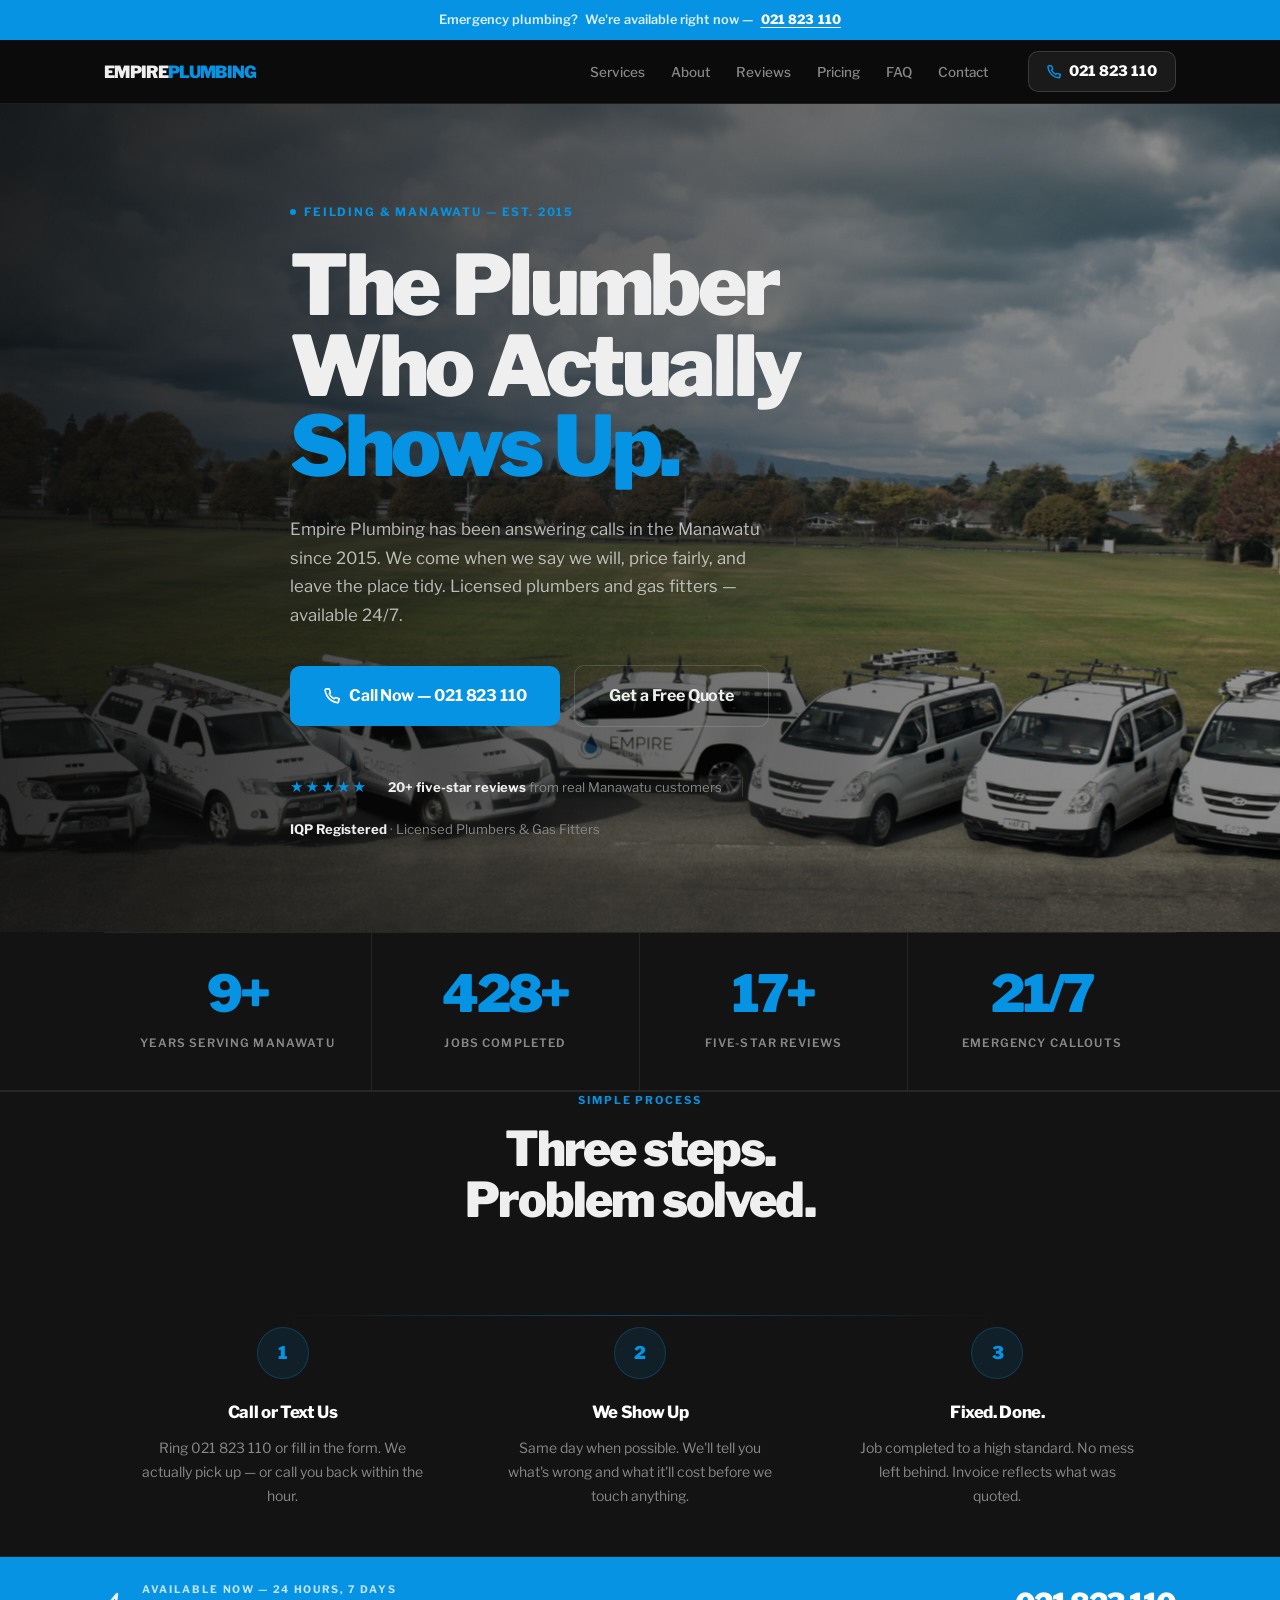
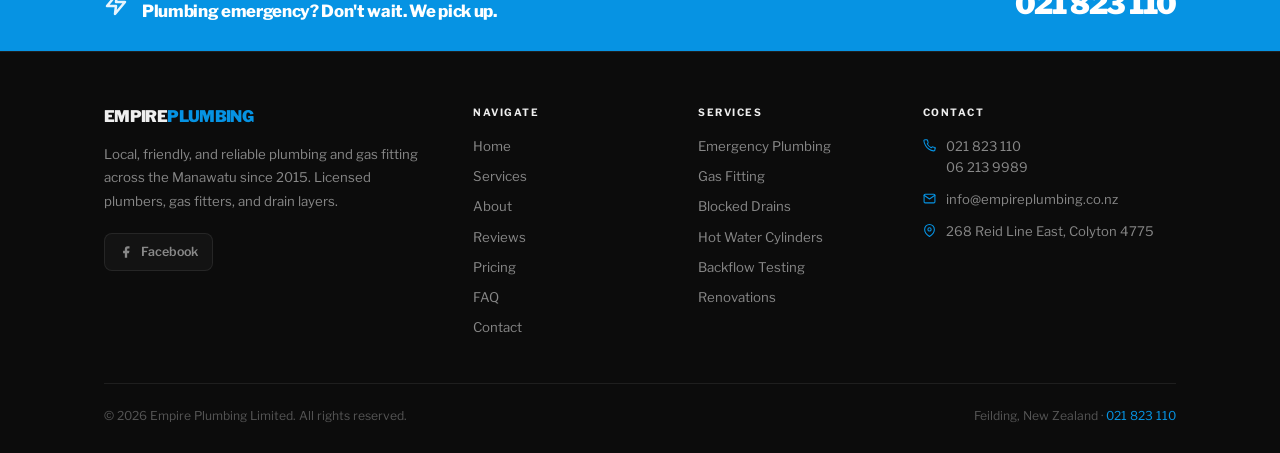
==== index.html @ 85e60a1c "Initial commit — Empire Plumbing site Multi-page site split from single index.html. Includes home, s" ====
<!DOCTYPE html>
<html lang="en">
<head>
<meta charset="UTF-8">
<meta name="viewport" content="width=device-width, initial-scale=1.0">
<title>Empire Plumbing Feilding | Call 021 823 110 — We Actually Answer</title>
<meta name="description" content="Feilding's most trusted plumber since 2015. Licensed, local, and we actually answer the phone. Emergency callouts 24/7 across the Manawatu. Call 021 823 110.">
<link rel="preconnect" href="https://fonts.googleapis.com">
<link rel="preconnect" href="https://fonts.gstatic.com" crossorigin>
<link href="https://fonts.googleapis.com/css2?family=Libre+Franklin:ital,wght@0,400;0,500;0,600;0,700;0,800;0,900;1,700&display=swap" rel="stylesheet">
<link rel="stylesheet" href="style.css">
</head>
<body>

<!-- ALERT BAR -->
<div class="alert-bar">
  <span>Emergency plumbing?&nbsp; We're available right now —&nbsp;</span>
  <a href="tel:021823110">021 823 110</a>
</div>

<!-- NAV -->
<nav class="nav">
  <div class="wrap nav-inner">
    <a href="index.html" class="nav-logo" id="navLogo">
      <img
        src="https://empireplumbing.co.nz/wp-content/uploads/2022/06/Logo-empire-plumbing.png"
        alt="Empire Plumbing"
        onerror="this.style.display='none'; document.getElementById('navLogoFb').style.display='block';"
      >
      <span class="nav-logo-fallback" id="navLogoFb" style="display:none">Empire<span>Plumbing</span></span>
    </a>
    <ul class="nav-links">
      <li><a href="services.html">Services</a></li>
      <li><a href="about.html">About</a></li>
      <li><a href="reviews.html">Reviews</a></li>
      <li><a href="pricing.html">Pricing</a></li>
      <li><a href="faq.html">FAQ</a></li>
      <li><a href="contact.html">Contact</a></li>
    </ul>
    <a href="tel:021823110" class="nav-phone">
      <svg width="14" height="14" viewBox="0 0 24 24" fill="none" stroke="currentColor" stroke-width="2.5" stroke-linecap="round" stroke-linejoin="round"><path d="M22 16.92v3a2 2 0 0 1-2.18 2 19.79 19.79 0 0 1-8.63-3.07A19.5 19.5 0 0 1 4.69 12a19.79 19.79 0 0 1-3.07-8.67A2 2 0 0 1 3.6 1.29h3a2 2 0 0 1 2 1.72c.127.96.361 1.903.7 2.81a2 2 0 0 1-.45 2.11L7.91 9A16 16 0 0 0 15 16.09l1.27-.95a2 2 0 0 1 2.11-.45c.907.339 1.85.573 2.81.7A2 2 0 0 1 23 17z"/></svg>
      021 823 110
    </a>
    <button class="burger" id="burger" aria-label="Menu"><span></span><span></span><span></span></button>
  </div>
</nav>

<!-- MOBILE NAV -->
<div class="mobile-nav" id="mobileNav">
  <span class="mobile-nav-close" id="mobileNavClose">&times;</span>
  <a href="services.html">Services</a>
  <a href="about.html">About Us</a>
  <a href="reviews.html">Reviews</a>
  <a href="pricing.html">Pricing</a>
  <a href="faq.html">FAQ</a>
  <a href="contact.html">Contact</a>
  <a href="tel:021823110" class="btn btn-blue btn-lg">Call 021 823 110</a>
</div>

<!-- HERO -->
<section class="hero" id="home">
  <div class="hero-bg" id="heroBg"></div>
  <div class="hero-overlay"></div>
  <div class="wrap">
    <div class="hero-content">
      <div class="hero-kicker">
        <span class="hero-kicker-dot"></span>
        Feilding &amp; Manawatu — Est. 2015
      </div>
      <h1 class="hero-h1">
        The Plumber<br>
        Who Actually<br>
        <em>Shows Up.</em>
      </h1>
      <p class="hero-desc">
        Empire Plumbing has been answering calls in the Manawatu since 2015. We come when we say we will, price fairly, and leave the place tidy. Licensed plumbers and gas fitters — available 24/7.
      </p>
      <div class="hero-ctas">
        <a href="tel:021823110" class="btn btn-blue btn-lg">
          <svg width="16" height="16" viewBox="0 0 24 24" fill="none" stroke="currentColor" stroke-width="2.5" stroke-linecap="round" stroke-linejoin="round"><path d="M22 16.92v3a2 2 0 0 1-2.18 2 19.79 19.79 0 0 1-8.63-3.07A19.5 19.5 0 0 1 4.69 12a19.79 19.79 0 0 1-3.07-8.67A2 2 0 0 1 3.6 1.29h3a2 2 0 0 1 2 1.72c.127.96.361 1.903.7 2.81a2 2 0 0 1-.45 2.11L7.91 9A16 16 0 0 0 15 16.09l1.27-.95a2 2 0 0 1 2.11-.45c.907.339 1.85.573 2.81.7A2 2 0 0 1 23 17z"/></svg>
          Call Now — 021 823 110
        </a>
        <a href="contact.html" class="btn btn-outline btn-lg">Get a Free Quote</a>
      </div>
      <div class="hero-proof">
        <div class="hero-stars">★★★★★</div>
        <div class="hero-proof-text"><strong>20+ five-star reviews</strong> from real Manawatu customers</div>
        <div class="hero-divider"></div>
        <div class="hero-proof-text"><strong>IQP Registered</strong> · Licensed Plumbers &amp; Gas Fitters</div>
      </div>
    </div>
  </div>
</section>

<!-- STATS -->
<div class="stats">
  <div class="wrap">
    <div class="stats-row">
      <div class="stat reveal">
        <span class="stat-n" data-target="11" data-suffix="+">11+</span>
        <span class="stat-l">Years Serving Manawatu</span>
      </div>
      <div class="stat reveal d1">
        <span class="stat-n" data-target="500" data-suffix="+">500+</span>
        <span class="stat-l">Jobs Completed</span>
      </div>
      <div class="stat reveal d2">
        <span class="stat-n" data-target="20" data-suffix="+">20+</span>
        <span class="stat-l">Five-Star Reviews</span>
      </div>
      <div class="stat reveal d3">
        <span class="stat-n" data-target="24" data-suffix="/7">24/7</span>
        <span class="stat-l">Emergency Callouts</span>
      </div>
    </div>
  </div>
</div>

<!-- HOW IT WORKS -->
<div class="hiw">
  <div class="wrap">
    <div style="text-align:center; max-width:480px; margin:0 auto 52px;" class="reveal">
      <span class="eyebrow">Simple Process</span>
      <h2 class="h2">Three steps.<br>Problem solved.</h2>
    </div>
    <div class="hiw-row">
      <div class="hiw-step reveal">
        <div class="hiw-num">1</div>
        <h3>Call or Text Us</h3>
        <p>Ring 021 823 110 or fill in the form. We actually pick up — or call you back within the hour.</p>
      </div>
      <div class="hiw-step reveal d2">
        <div class="hiw-num">2</div>
        <h3>We Show Up</h3>
        <p>Same day when possible. We'll tell you what's wrong and what it'll cost before we touch anything.</p>
      </div>
      <div class="hiw-step reveal d4">
        <div class="hiw-num">3</div>
        <h3>Fixed. Done.</h3>
        <p>Job completed to a high standard. No mess left behind. Invoice reflects what was quoted.</p>
      </div>
    </div>
  </div>
</div>

<!-- EMERGENCY BAND -->
<div class="emerg">
  <div class="wrap emerg-inner">
    <div class="emerg-left">
      <svg width="24" height="24" viewBox="0 0 24 24" fill="none" stroke="currentColor" stroke-width="2.5" stroke-linecap="round" stroke-linejoin="round"><polygon points="13 2 3 14 12 14 11 22 21 10 12 10 13 2"/></svg>
      <div>
        <div class="emerg-tag">Available now — 24 hours, 7 days</div>
        <div class="emerg-msg">Plumbing emergency? Don't wait. We pick up.</div>
      </div>
    </div>
    <div class="emerg-num"><a href="tel:021823110">021 823 110</a></div>
  </div>
</div>

<!-- FOOTER -->
<footer>
  <div class="wrap">
    <div class="footer-top">
      <div>
        <div class="fl-logo">
          <img
            src="https://empireplumbing.co.nz/wp-content/uploads/2022/06/Logo-empire-plumbing.png"
            alt="Empire Plumbing"
            onerror="this.style.display='none'; document.getElementById('flLogoFb').style.display='block'"
          >
          <div class="fl-logo-text" id="flLogoFb" style="display:none">Empire<span>Plumbing</span></div>
        </div>
        <p class="fl-desc">Local, friendly, and reliable plumbing and gas fitting across the Manawatu since 2015. Licensed plumbers, gas fitters, and drain layers.</p>
        <a href="https://facebook.com/empireplumbinglimited/" target="_blank" rel="noopener" class="fl-fb">
          <svg width="14" height="14" viewBox="0 0 24 24" fill="currentColor"><path d="M18 2h-3a5 5 0 0 0-5 5v3H7v4h3v8h4v-8h3l1-4h-4V7a1 1 0 0 1 1-1h3z"/></svg>
          Facebook
        </a>
      </div>
      <div>
        <div class="fc-title">Navigate</div>
        <div class="fc-links">
          <a href="index.html">Home</a>
          <a href="services.html">Services</a>
          <a href="about.html">About</a>
          <a href="reviews.html">Reviews</a>
          <a href="pricing.html">Pricing</a>
          <a href="faq.html">FAQ</a>
          <a href="contact.html">Contact</a>
        </div>
      </div>
      <div>
        <div class="fc-title">Services</div>
        <div class="fc-links">
          <a href="services.html">Emergency Plumbing</a>
          <a href="services.html">Gas Fitting</a>
          <a href="services.html">Blocked Drains</a>
          <a href="services.html">Hot Water Cylinders</a>
          <a href="services.html">Backflow Testing</a>
          <a href="services.html">Renovations</a>
        </div>
      </div>
      <div>
        <div class="fc-title">Contact</div>
        <div class="fc-row">
          <svg width="13" height="13" viewBox="0 0 24 24" fill="none" stroke="currentColor" stroke-width="2" stroke-linecap="round" stroke-linejoin="round"><path d="M22 16.92v3a2 2 0 0 1-2.18 2 19.79 19.79 0 0 1-8.63-3.07A19.5 19.5 0 0 1 4.69 12a19.79 19.79 0 0 1-3.07-8.67A2 2 0 0 1 3.6 1.29h3a2 2 0 0 1 2 1.72c.127.96.361 1.903.7 2.81a2 2 0 0 1-.45 2.11L7.91 9A16 16 0 0 0 15 16.09l1.27-.95a2 2 0 0 1 2.11-.45c.907.339 1.85.573 2.81.7A2 2 0 0 1 23 17z"/></svg>
          <span><a href="tel:021823110">021 823 110</a><br><a href="tel:0621239989">06 213 9989</a></span>
        </div>
        <div class="fc-row">
          <svg width="13" height="13" viewBox="0 0 24 24" fill="none" stroke="currentColor" stroke-width="2" stroke-linecap="round" stroke-linejoin="round"><path d="M4 4h16c1.1 0 2 .9 2 2v12c0 1.1-.9 2-2 2H4c-1.1 0-2-.9-2-2V6c0-1.1.9-2 2-2z"/><polyline points="22,6 12,13 2,6"/></svg>
          <a href="mailto:info@empireplumbing.co.nz">info@empireplumbing.co.nz</a>
        </div>
        <div class="fc-row">
          <svg width="13" height="13" viewBox="0 0 24 24" fill="none" stroke="currentColor" stroke-width="2" stroke-linecap="round" stroke-linejoin="round"><path d="M21 10c0 7-9 13-9 13s-9-6-9-13a9 9 0 0 1 18 0z"/><circle cx="12" cy="10" r="3"/></svg>
          <span>268 Reid Line East, Colyton 4775</span>
        </div>
      </div>
    </div>
    <div class="footer-bar">
      <span>© 2026 Empire Plumbing Limited. All rights reserved.</span>
      <span>Feilding, New Zealand · <a href="tel:021823110" style="color:var(--blue)">021 823 110</a></span>
    </div>
  </div>
</footer>

<!-- FLOATING CALL (mobile) -->
<a href="tel:021823110" class="float-call">
  <svg viewBox="0 0 24 24" fill="none" stroke="currentColor" stroke-width="2.5" stroke-linecap="round" stroke-linejoin="round"><path d="M22 16.92v3a2 2 0 0 1-2.18 2 19.79 19.79 0 0 1-8.63-3.07A19.5 19.5 0 0 1 4.69 12a19.79 19.79 0 0 1-3.07-8.67A2 2 0 0 1 3.6 1.29h3a2 2 0 0 1 2 1.72c.127.96.361 1.903.7 2.81a2 2 0 0 1-.45 2.11L7.91 9A16 16 0 0 0 15 16.09l1.27-.95a2 2 0 0 1 2.11-.45c.907.339 1.85.573 2.81.7A2 2 0 0 1 23 17z"/></svg>
  Call Now
</a>

<script>
// Parallax hero
const hBg = document.getElementById('heroBg');
window.addEventListener('scroll', () => {
  hBg.style.transform = `scale(1.04) translateY(${window.scrollY * 0.2}px)`;
}, {passive:true});

// Mobile nav
const burger = document.getElementById('burger');
const mNav = document.getElementById('mobileNav');
const mClose = document.getElementById('mobileNavClose');
function openNav(){mNav.classList.add('open');burger.classList.add('open');document.body.style.overflow='hidden'}
function closeNav(){mNav.classList.remove('open');burger.classList.remove('open');document.body.style.overflow=''}
burger.addEventListener('click', openNav);
mClose.addEventListener('click', closeNav);
mNav.querySelectorAll('a').forEach(a=>a.addEventListener('click', closeNav));

// Scroll reveal
const ro = new IntersectionObserver(entries=>{
  entries.forEach(e=>{if(e.isIntersecting){e.target.classList.add('in');ro.unobserve(e.target)}});
},{threshold:.1});
document.querySelectorAll('.reveal').forEach(el=>ro.observe(el));

// Counters
function count(el){
  const target=parseInt(el.dataset.target), suffix=el.dataset.suffix||'', t0=performance.now();
  (function tick(now){
    const p=Math.min((now-t0)/1400,1), ease=1-Math.pow(1-p,3);
    el.textContent=Math.round(ease*target)+suffix;
    if(p<1) requestAnimationFrame(tick);
  })(t0);
}
const co=new IntersectionObserver(entries=>{
  entries.forEach(e=>{if(e.isIntersecting){count(e.target);co.unobserve(e.target)}});
},{threshold:.7});
document.querySelectorAll('.stat-n[data-target]').forEach(el=>co.observe(el));
</script>
</body>
</html>
---- style.css ----
*,*::before,*::after{box-sizing:border-box;margin:0;padding:0}
html{scroll-behavior:smooth;font-size:16px}
body{font-family:'Libre Franklin',system-ui,sans-serif;background:#0c0c0c;color:#efefef;line-height:1.6;overflow-x:hidden}
img{display:block;max-width:100%}
a{text-decoration:none;color:inherit}
ul{list-style:none}
button{cursor:pointer;border:none;background:none;font-family:inherit}

:root{
  --blue:      #0693e3;
  --blue-dk:   #0578c4;
  --blue-dim:  rgba(6,147,227,.1);
  --blue-glow: rgba(6,147,227,.22);
  --coal:      #32373c;
  --coal-lt:   #3f454b;
  --bg:        #0c0c0c;
  --bg1:       #131313;
  --bg2:       #1a1a1a;
  --bg3:       #222;
  --line:      rgba(255,255,255,.08);
  --line2:     rgba(255,255,255,.14);
  --white:     #fff;
  --text:      #efefef;
  --muted:     #888;
  --dim:       #555;
  --r:         10px;
  --rl:        16px;
  --ease:      cubic-bezier(.4,0,.2,1);
  --t:         .22s;
}

/* ── SCROLL REVEAL ── */
.reveal{opacity:0;transform:translateY(32px);transition:opacity .65s var(--ease),transform .65s var(--ease)}
.reveal.in{opacity:1;transform:none}
.reveal.d1{transition-delay:.1s}.reveal.d2{transition-delay:.2s}.reveal.d3{transition-delay:.3s}.reveal.d4{transition-delay:.4s}

/* ── LAYOUT ── */
.wrap{max-width:1120px;margin:0 auto;padding:0 24px}
.section{padding:96px 0}

/* ── BUTTONS ── */
.btn{display:inline-flex;align-items:center;gap:9px;padding:14px 26px;border-radius:var(--r);font-weight:700;font-size:.9rem;letter-spacing:-.01em;transition:all var(--t) var(--ease);cursor:pointer;white-space:nowrap}
.btn-blue{background:var(--blue);color:#fff}
.btn-blue:hover{background:var(--blue-dk);transform:translateY(-2px);box-shadow:0 10px 32px var(--blue-glow)}
.btn-outline{border:1.5px solid var(--line2);color:var(--text)}
.btn-outline:hover{border-color:rgba(255,255,255,.3);transform:translateY(-2px)}
.btn-lg{padding:17px 34px;font-size:1rem}

/* ── ALERT BAR ── */
.alert-bar{background:var(--blue);padding:10px 24px;text-align:center;font-size:.8rem;font-weight:600;letter-spacing:.01em}
.alert-bar a{color:#fff;font-weight:800;text-decoration:underline;text-underline-offset:3px}
.alert-bar span{color:rgba(255,255,255,.85)}

/* ── NAV ── */
.nav{position:sticky;top:0;z-index:999;height:64px;background:rgba(12,12,12,.97);backdrop-filter:blur(16px);border-bottom:1px solid var(--line);transition:box-shadow var(--t)}
.nav-inner{display:flex;align-items:center;height:100%;gap:28px}
.nav-logo img{height:38px;width:auto;display:block;filter:brightness(0) invert(1)}
.nav-logo-fallback{font-size:1.05rem;font-weight:900;letter-spacing:-.04em;text-transform:uppercase}
.nav-logo-fallback span{color:var(--blue)}
.nav-links{display:flex;align-items:center;gap:2px;margin-left:auto}
.nav-links a{font-size:.845rem;font-weight:500;color:var(--muted);padding:7px 12px;border-radius:8px;transition:all var(--t)}
.nav-links a:hover{color:var(--text);background:rgba(255,255,255,.05)}
.nav-links a.active{color:var(--text)}
.nav-phone{display:flex;align-items:center;gap:8px;font-weight:800;font-size:.9rem;color:var(--white);background:var(--bg2);border:1px solid var(--line2);padding:8px 18px;border-radius:var(--r);transition:all var(--t);flex-shrink:0}
.nav-phone:hover{border-color:var(--blue);color:var(--blue)}
.nav-phone svg{color:var(--blue)}
.burger{display:none;flex-direction:column;gap:5px;width:38px;height:38px;align-items:center;justify-content:center;border-radius:8px;background:rgba(255,255,255,.04);border:1px solid var(--line);margin-left:auto;cursor:pointer}
.burger span{display:block;width:17px;height:1.5px;background:var(--text);border-radius:2px;transition:all var(--t)}
.burger.open span:nth-child(1){transform:translateY(6.5px) rotate(45deg)}
.burger.open span:nth-child(2){opacity:0}
.burger.open span:nth-child(3){transform:translateY(-6.5px) rotate(-45deg)}
.mobile-nav{display:none;position:fixed;top:0;left:0;right:0;bottom:0;background:rgba(12,12,12,.99);z-index:998;flex-direction:column;justify-content:center;align-items:center;gap:8px;padding:80px 24px 40px}
.mobile-nav.open{display:flex}
.mobile-nav a{font-size:1.6rem;font-weight:800;color:var(--muted);padding:10px 0;transition:color var(--t);letter-spacing:-.03em}
.mobile-nav a:hover{color:var(--white)}
.mobile-nav .btn{margin-top:16px;width:100%;justify-content:center}
.mobile-nav-close{position:absolute;top:20px;right:24px;font-size:1.4rem;color:var(--muted);cursor:pointer;padding:8px}

/* ── PAGE HERO (sub-pages) ── */
.page-hero{padding:80px 0 64px}
.page-hero h1{font-size:clamp(2.4rem,5vw,4rem);font-weight:900;letter-spacing:-.04em;line-height:1.05;margin-bottom:16px}
.page-hero h1 em{font-style:normal;color:var(--blue)}
.page-hero .sub{font-size:1rem;color:var(--muted);line-height:1.75;max-width:540px}

/* ── HERO ── */
.hero{position:relative;min-height:92vh;display:flex;align-items:center;overflow:hidden}
.hero-bg{position:absolute;inset:0;background-image:url('hero-fleet.jpg');background-size:cover;background-position:center bottom;filter:brightness(.65) saturate(.6);transform:scale(1.04);will-change:transform}
.hero-overlay{position:absolute;inset:0;background:linear-gradient(105deg,rgba(12,12,12,.85) 0%,rgba(12,12,12,.3) 60%,transparent 100%)}
.hero-content{position:relative;z-index:1;max-width:700px;padding:80px 0}
.hero-kicker{display:inline-flex;align-items:center;gap:8px;font-size:.72rem;font-weight:700;letter-spacing:.16em;text-transform:uppercase;color:var(--blue);margin-bottom:24px}
.hero-kicker-dot{width:6px;height:6px;background:var(--blue);border-radius:50%;animation:pulse 2s ease-in-out infinite}
@keyframes pulse{0%,100%{opacity:1;transform:scale(1)}50%{opacity:.5;transform:scale(.8)}}
.hero-h1{font-size:clamp(3rem,6.5vw,6rem);font-weight:900;line-height:.97;letter-spacing:-.04em;margin-bottom:28px}
.hero-h1 em{font-style:normal;color:var(--blue)}
.hero-desc{font-size:1.05rem;color:rgba(239,239,239,.75);line-height:1.7;max-width:480px;margin-bottom:36px}
.hero-ctas{display:flex;align-items:center;gap:14px;flex-wrap:wrap;margin-bottom:48px}
.hero-proof{display:flex;align-items:center;gap:20px;flex-wrap:wrap}
.hero-stars{color:var(--blue);font-size:.95rem;letter-spacing:2px}
.hero-proof-text{font-size:.82rem;color:var(--muted)}
.hero-proof-text strong{color:var(--text)}
.hero-divider{width:1px;height:20px;background:var(--line2)}

/* ── STATS ── */
.stats{background:var(--bg1);border-bottom:1px solid var(--line)}
.stats-row{display:grid;grid-template-columns:repeat(4,1fr);border-top:1px solid var(--line)}
.stat{padding:36px 28px;text-align:center;border-right:1px solid var(--line)}
.stat:last-child{border-right:none}
.stat-n{font-size:clamp(2rem,4vw,3.2rem);font-weight:900;color:var(--blue);letter-spacing:-.05em;line-height:1;display:block;margin-bottom:8px}
.stat-l{font-size:.72rem;font-weight:600;color:var(--muted);text-transform:uppercase;letter-spacing:.1em}

/* ── SECTION HEADINGS ── */
.eyebrow{font-size:.68rem;font-weight:700;letter-spacing:.18em;text-transform:uppercase;color:var(--blue);display:block;margin-bottom:14px}
.h2{font-size:clamp(1.9rem,4vw,3rem);font-weight:900;letter-spacing:-.04em;line-height:1.08}
.h2 em{font-style:normal;color:var(--blue)}
.section-sub{font-size:.95rem;color:var(--muted);line-height:1.75;margin-top:14px;max-width:520px}

/* ── SERVICES ── */
.services-layout{display:grid;grid-template-columns:1fr 1fr;gap:2px;background:var(--line);border-radius:var(--rl);overflow:hidden;border:1px solid var(--line)}
.svc{background:var(--bg1);padding:32px 28px;transition:background var(--t);position:relative;overflow:hidden}
.svc::after{content:'';position:absolute;left:0;bottom:0;top:0;width:2px;background:var(--blue);transform:scaleY(0);transform-origin:bottom;transition:transform .3s var(--ease)}
.svc:hover{background:var(--bg2)}
.svc:hover::after{transform:scaleY(1)}
.svc-icon{width:40px;height:40px;background:var(--blue-dim);border-radius:9px;display:flex;align-items:center;justify-content:center;color:var(--blue);margin-bottom:18px;transition:background var(--t)}
.svc:hover .svc-icon{background:var(--blue-glow)}
.svc-icon svg{width:18px;height:18px}
.svc h3{font-size:.95rem;font-weight:700;letter-spacing:-.02em;margin-bottom:8px;color:var(--white)}
.svc p{font-size:.84rem;color:var(--muted);line-height:1.65}

/* ── HOW IT WORKS ── */
.hiw{background:var(--bg1);border-top:1px solid var(--line);border-bottom:1px solid var(--line)}
.hiw-row{display:grid;grid-template-columns:repeat(3,1fr);gap:0;position:relative}
.hiw-row::before{content:'';position:absolute;top:36px;left:calc(100%/6);right:calc(100%/6);height:1px;background:linear-gradient(to right,transparent,var(--blue),transparent);opacity:.4}
.hiw-step{padding:48px 36px;text-align:center;position:relative}
.hiw-num{display:inline-flex;align-items:center;justify-content:center;width:52px;height:52px;border-radius:50%;background:var(--blue-dim);border:1px solid rgba(6,147,227,.25);color:var(--blue);font-size:1.1rem;font-weight:900;margin:0 auto 20px;letter-spacing:-.03em}
.hiw-step h3{font-size:1.05rem;font-weight:800;letter-spacing:-.02em;margin-bottom:10px;color:var(--white)}
.hiw-step p{font-size:.875rem;color:var(--muted);line-height:1.7}

/* ── ABOUT ── */
.about-grid{display:grid;grid-template-columns:5fr 6fr;gap:80px;align-items:center}
.about-img{position:relative;border-radius:var(--rl);overflow:hidden;aspect-ratio:3/4}
.about-img img{width:100%;height:100%;object-fit:cover;object-position:center top}
.about-img::after{content:'';position:absolute;inset:0;background:linear-gradient(to top,rgba(12,12,12,.7) 0%,transparent 50%)}
.about-stamp{position:absolute;bottom:20px;left:20px;z-index:1;background:var(--blue);color:#fff;font-size:.78rem;font-weight:800;padding:10px 18px;border-radius:8px;letter-spacing:-.01em}
.about-copy{display:flex;flex-direction:column;gap:20px}
.about-copy p{font-size:.93rem;color:var(--muted);line-height:1.8}
.check-list{display:flex;flex-direction:column;gap:10px;margin:4px 0}
.check-item{display:flex;align-items:flex-start;gap:12px;font-size:.9rem;color:var(--text);font-weight:500;line-height:1.5}
.check-dot{width:20px;height:20px;min-width:20px;border-radius:50%;background:var(--blue-dim);border:1px solid rgba(6,147,227,.3);display:flex;align-items:center;justify-content:center;color:var(--blue);margin-top:1px}
.check-dot svg{width:10px;height:10px}

/* ── TESTIMONIALS ── */
.testi-bg{background:var(--bg1);border-top:1px solid var(--line);border-bottom:1px solid var(--line)}
.testi-grid{display:grid;grid-template-columns:repeat(3,1fr);gap:16px}
.testi{background:var(--bg2);border:1px solid var(--line);border-radius:var(--rl);padding:32px;display:flex;flex-direction:column;gap:18px;transition:border-color var(--t),transform var(--t)}
.testi:hover{border-color:var(--line2);transform:translateY(-3px)}
.testi-top{display:flex;align-items:flex-start;justify-content:space-between;gap:12px}
.testi-stars{color:var(--blue);font-size:.85rem;letter-spacing:3px}
.testi-platform{font-size:.68rem;font-weight:600;color:var(--dim);text-transform:uppercase;letter-spacing:.1em;margin-top:4px}
.testi blockquote{font-size:.9rem;line-height:1.75;color:var(--text);font-style:italic;flex:1;border-left:2px solid var(--blue);padding-left:16px}
.testi-author{display:flex;align-items:center;gap:12px;padding-top:16px;border-top:1px solid var(--line)}
.testi-av{width:38px;height:38px;border-radius:50%;background:var(--bg3);border:1px solid var(--line2);display:flex;align-items:center;justify-content:center;font-weight:800;font-size:.8rem;color:var(--blue);flex-shrink:0}
.testi-name{font-weight:700;font-size:.85rem;color:var(--white);line-height:1.3}
.testi-loc{font-size:.75rem;color:var(--muted)}

/* ── PRICING ── */
.pricing-row{display:grid;grid-template-columns:repeat(3,1fr);gap:16px;margin-bottom:20px}
.price-card{background:var(--bg1);border:1px solid var(--line);border-radius:var(--rl);padding:36px 28px;text-align:center;transition:all var(--t);position:relative}
.price-card:hover{transform:translateY(-3px);border-color:var(--line2)}
.price-card.hero-card{background:var(--blue);border-color:var(--blue)}
.price-card.hero-card .price-cat,.price-card.hero-card .price-note{color:rgba(255,255,255,.7)}
.price-card.hero-card .price-name,.price-card.hero-card .price-rate{color:#fff}
.price-chip{position:absolute;top:-11px;left:50%;transform:translateX(-50%);background:var(--bg);border:1px solid var(--line2);color:var(--text);font-size:.62rem;font-weight:800;letter-spacing:.12em;text-transform:uppercase;padding:4px 14px;border-radius:100px;white-space:nowrap}
.price-cat{font-size:.65rem;font-weight:700;letter-spacing:.14em;text-transform:uppercase;color:var(--muted);margin-bottom:12px}
.price-name{font-size:1.1rem;font-weight:800;letter-spacing:-.03em;color:var(--white);margin-bottom:0}
.price-rate{font-size:3.8rem;font-weight:900;color:var(--blue);letter-spacing:-.06em;line-height:1;margin:16px 0 4px}
.price-rate sup{font-size:.38em;vertical-align:super}
.price-unit{font-size:.78rem;color:var(--muted);margin-bottom:0}
.price-note{font-size:.8rem;color:var(--muted);line-height:1.6;margin-top:14px}
.price-footer{text-align:center;padding:18px 24px;background:var(--bg1);border:1px solid var(--line);border-radius:var(--r);font-size:.84rem;color:var(--muted);line-height:1.7}
.price-footer strong{color:var(--text)}

/* ── FAQ ── */
.faq-list{display:flex;flex-direction:column}
.faq-item{border-bottom:1px solid var(--line);padding:0}
.faq-q{display:flex;align-items:center;justify-content:space-between;padding:22px 0;cursor:pointer;gap:20px;font-size:.97rem;font-weight:700;color:var(--text);letter-spacing:-.01em;transition:color var(--t)}
.faq-q:hover{color:var(--blue)}
.faq-chevron{width:20px;height:20px;min-width:20px;color:var(--muted);transition:transform var(--t),color var(--t)}
.faq-item.open .faq-chevron{transform:rotate(180deg);color:var(--blue)}
.faq-item.open .faq-q{color:var(--blue)}
.faq-a{display:none;padding:0 0 22px;font-size:.9rem;color:var(--muted);line-height:1.78;max-width:680px}
.faq-item.open .faq-a{display:block}

/* ── EMERGENCY BAND ── */
.emerg{background:var(--blue);padding:24px 0}
.emerg-inner{display:flex;align-items:center;justify-content:space-between;gap:20px;flex-wrap:wrap}
.emerg-left{display:flex;align-items:center;gap:14px}
.emerg-left svg{color:rgba(255,255,255,.9);flex-shrink:0}
.emerg-tag{font-size:.65rem;font-weight:700;letter-spacing:.16em;text-transform:uppercase;color:rgba(255,255,255,.75)}
.emerg-msg{font-size:1.05rem;font-weight:800;color:#fff;letter-spacing:-.02em}
.emerg-num{font-size:1.8rem;font-weight:900;color:#fff;letter-spacing:-.05em}
.emerg-num a{color:inherit}

/* ── CONTACT ── */
.contact-split{display:grid;grid-template-columns:1fr 1.4fr;gap:64px;align-items:start}
.contact-info{display:flex;flex-direction:column;gap:0}
.contact-intro{margin-bottom:36px}
.contact-intro h2{margin-bottom:12px}
.contact-intro p{font-size:.92rem;color:var(--muted);line-height:1.75}
.cinfo-item{display:flex;gap:16px;align-items:flex-start;padding:18px 0;border-bottom:1px solid var(--line)}
.cinfo-item:first-of-type{border-top:1px solid var(--line)}
.cinfo-icon{width:42px;height:42px;min-width:42px;background:var(--blue-dim);border:1px solid rgba(6,147,227,.18);border-radius:9px;display:flex;align-items:center;justify-content:center;color:var(--blue)}
.cinfo-icon svg{width:17px;height:17px}
.cinfo-label{font-size:.65rem;font-weight:700;letter-spacing:.12em;text-transform:uppercase;color:var(--dim);margin-bottom:4px}
.cinfo-val{font-size:.95rem;font-weight:600;color:var(--text);line-height:1.5}
.cinfo-val a{color:inherit;transition:color var(--t)}
.cinfo-val a:hover{color:var(--blue)}
.area-tags{display:flex;flex-wrap:wrap;gap:7px;padding:20px 0}
.area-tag{padding:5px 13px;background:var(--bg2);border:1px solid var(--line);border-radius:100px;font-size:.75rem;color:var(--muted)}
.contact-form{background:var(--bg1);border:1px solid var(--line);border-radius:var(--rl);padding:36px}
.contact-form h3{font-size:1.3rem;font-weight:800;letter-spacing:-.03em;margin-bottom:6px}
.contact-form>p{font-size:.85rem;color:var(--muted);margin-bottom:26px}
.form-2col{display:grid;grid-template-columns:1fr 1fr;gap:14px}
.fg{display:flex;flex-direction:column;gap:7px;margin-bottom:14px}
.fg label{font-size:.75rem;font-weight:700;color:var(--text)}
.fg input,.fg textarea,.fg select{background:var(--bg);border:1px solid var(--line2);border-radius:8px;padding:12px 14px;color:var(--text);font-size:.875rem;font-family:inherit;transition:border-color var(--t);width:100%}
.fg input:focus,.fg textarea:focus,.fg select:focus{outline:none;border-color:var(--blue)}
.fg textarea{min-height:110px;resize:vertical}
.fg select option{background:#222}
.form-ok{display:none;margin-top:14px;padding:14px;background:rgba(34,197,94,.08);border:1px solid rgba(34,197,94,.22);border-radius:8px;color:#4ade80;font-size:.875rem;font-weight:600;text-align:center}

/* ── FOOTER ── */
footer{background:var(--bg);border-top:1px solid var(--line);padding:52px 0 28px}
.footer-top{display:grid;grid-template-columns:1.8fr 1fr 1fr 1.4fr;gap:44px;margin-bottom:44px}
.fl-logo img{height:44px;width:auto;filter:brightness(0) invert(1);display:block;margin-bottom:14px}
.fl-logo-text{font-size:1rem;font-weight:900;text-transform:uppercase;letter-spacing:-.04em;margin-bottom:14px}
.fl-logo-text span{color:var(--blue)}
.fl-desc{font-size:.83rem;color:var(--muted);line-height:1.75;margin-bottom:20px}
.fl-fb{display:inline-flex;align-items:center;gap:8px;font-size:.78rem;font-weight:600;color:var(--muted);background:var(--bg1);border:1px solid var(--line);border-radius:8px;padding:8px 14px;transition:all var(--t)}
.fl-fb:hover{color:var(--text);border-color:var(--line2)}
.fc-title{font-size:.63rem;font-weight:700;letter-spacing:.15em;text-transform:uppercase;color:var(--text);margin-bottom:16px}
.fc-links{display:flex;flex-direction:column;gap:9px}
.fc-links a{font-size:.83rem;color:var(--muted);transition:color var(--t)}
.fc-links a:hover{color:var(--text)}
.fc-row{display:flex;gap:10px;align-items:flex-start;margin-bottom:11px}
.fc-row svg{color:var(--blue);flex-shrink:0;margin-top:3px}
.fc-row span,.fc-row a{font-size:.82rem;color:var(--muted);line-height:1.6;transition:color var(--t)}
.fc-row a:hover{color:var(--blue)}
.footer-bar{border-top:1px solid var(--line);padding-top:22px;display:flex;justify-content:space-between;align-items:center;font-size:.76rem;color:var(--dim);flex-wrap:wrap;gap:8px}

/* ── FLOATING CALL BUTTON (mobile) ── */
.float-call{display:none;position:fixed;bottom:20px;right:20px;z-index:990;background:var(--blue);color:#fff;border-radius:100px;padding:14px 22px;font-weight:800;font-size:.9rem;gap:9px;align-items:center;box-shadow:0 6px 28px rgba(6,147,227,.45);animation:floatIn .5s 2s both}
@keyframes floatIn{from{opacity:0;transform:translateY(20px)}to{opacity:1;transform:none}}
.float-call svg{width:17px;height:17px}

/* ── RESPONSIVE ── */
@media(max-width:1024px){
  .about-grid{grid-template-columns:1fr;gap:40px}
  .about-img{aspect-ratio:16/9}
  .footer-top{grid-template-columns:1fr 1fr;gap:32px}
  .testi-grid{grid-template-columns:1fr}
  .services-layout{grid-template-columns:1fr}
}
@media(max-width:768px){
  .nav-links,.nav-phone{display:none}
  .burger{display:flex}
  .stats-row{grid-template-columns:repeat(2,1fr)}
  .stat{border-bottom:1px solid var(--line)}
  .hiw-row{grid-template-columns:1fr;gap:0}
  .hiw-row::before{display:none}
  .pricing-row{grid-template-columns:1fr}
  .contact-split{grid-template-columns:1fr}
  .footer-top{grid-template-columns:1fr;gap:28px}
  .footer-bar{flex-direction:column;text-align:center}
  .float-call{display:flex}
  .emerg-inner{flex-direction:column;text-align:center}
  .hero-ctas{flex-direction:column;align-items:flex-start}
  .hero-proof{gap:12px}
}
@media(max-width:540px){
  .section{padding:68px 0}
  .form-2col{grid-template-columns:1fr}
  .hero-h1{font-size:2.8rem}
}
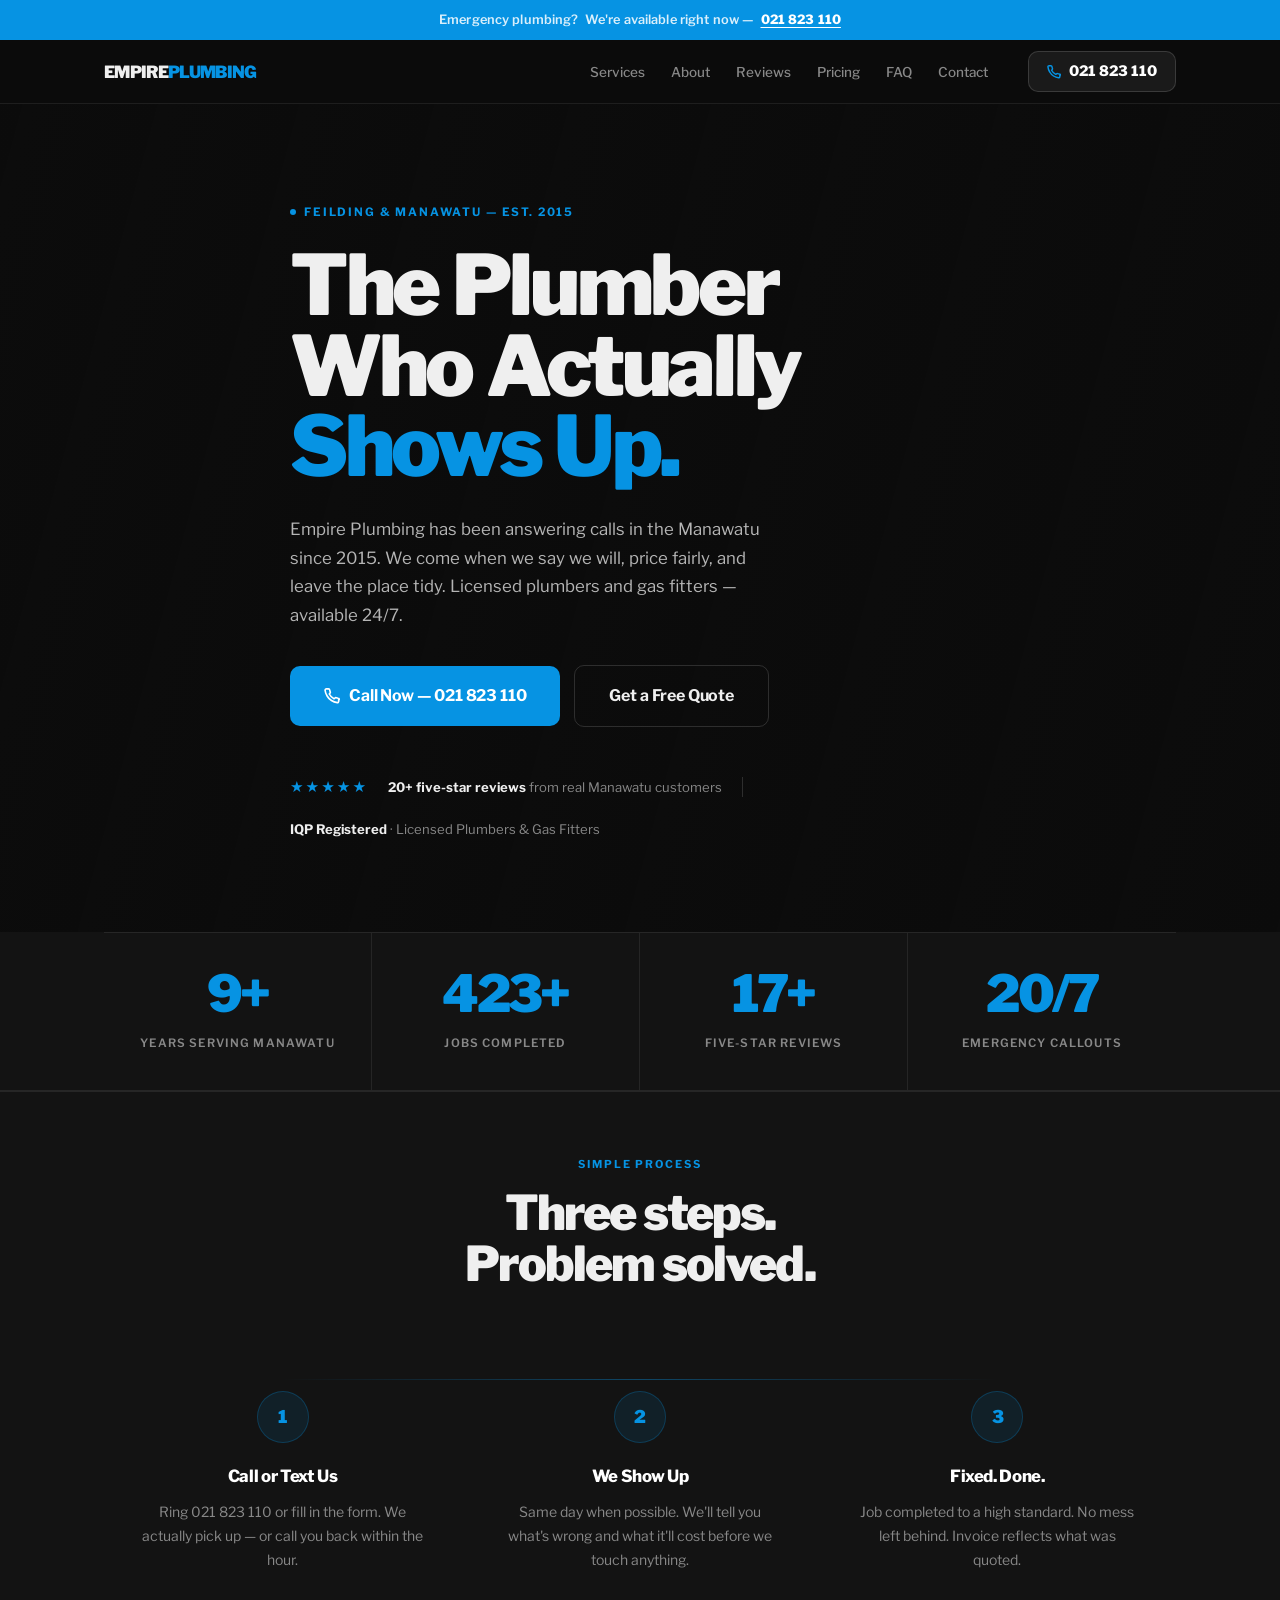
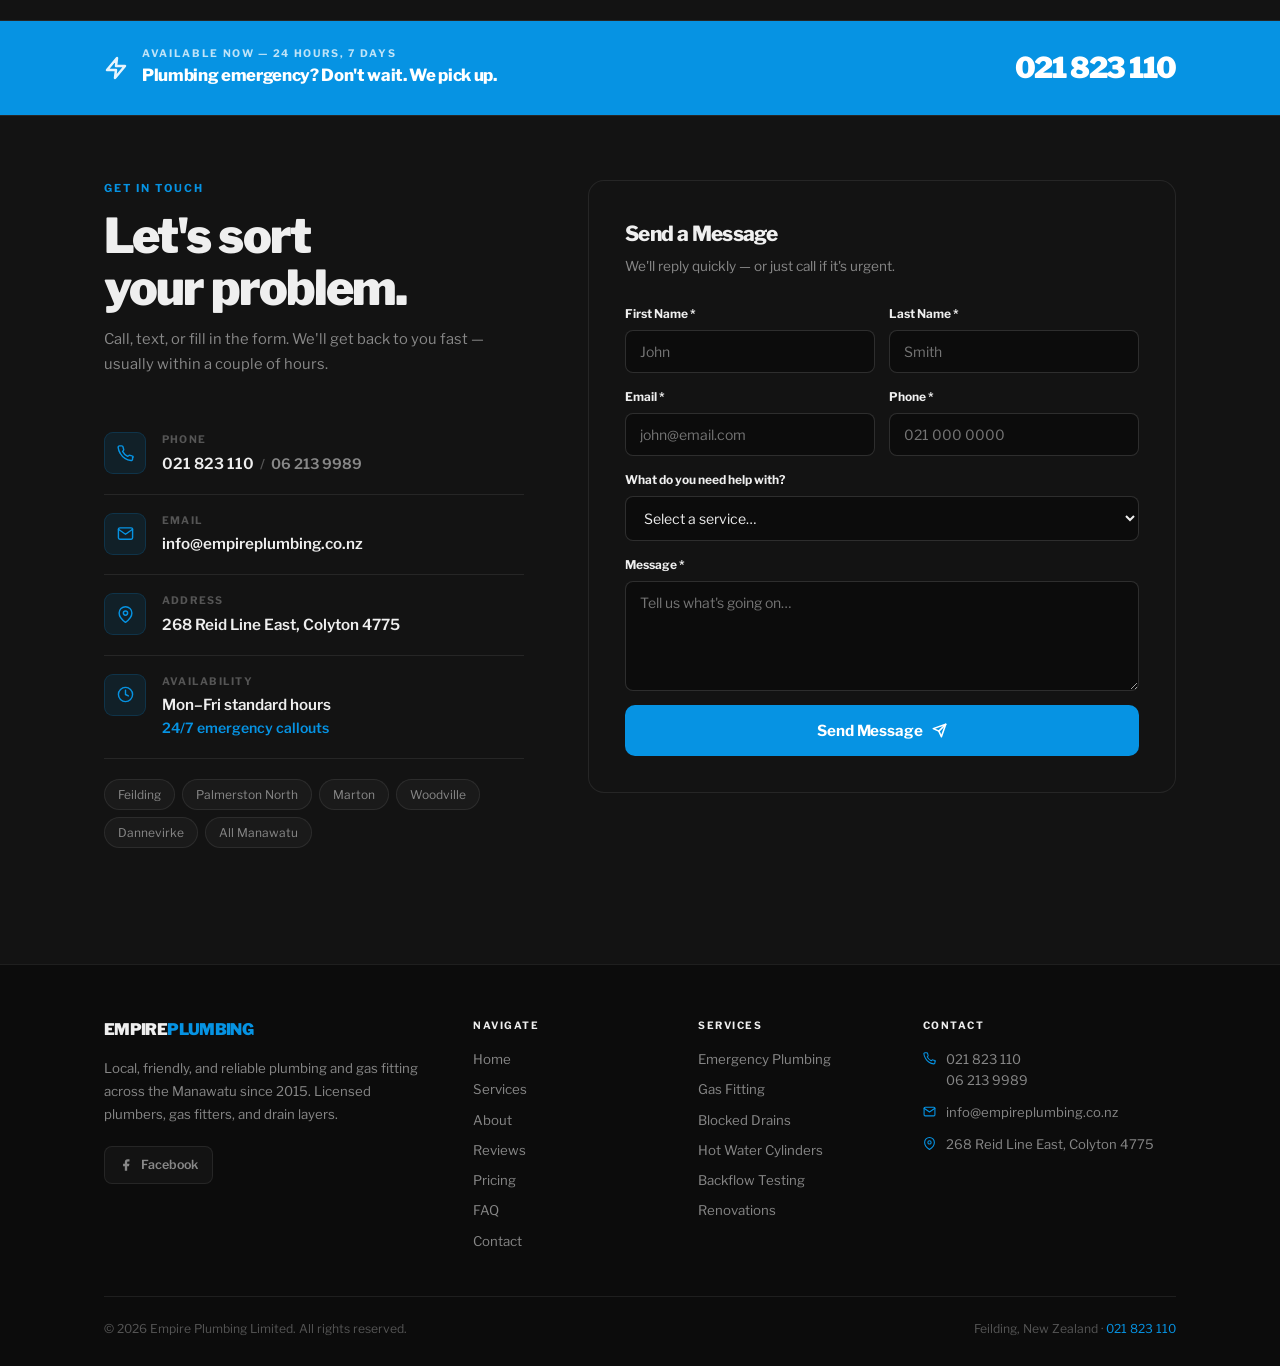
==== commit c437d227: "Fix mobile hamburger menu UX - Add smooth fade + slide animation (was instant show/hide) - Close on " ====
--- a/index.html
+++ b/index.html
@@ -43,19 +43,16 @@
     </a>
     <button class="burger" id="burger" aria-label="Menu"><span></span><span></span><span></span></button>
   </div>
+  <div class="mobile-nav" id="mobileNav">
+    <a href="services.html">Services</a>
+    <a href="about.html">About Us</a>
+    <a href="reviews.html">Reviews</a>
+    <a href="pricing.html">Pricing</a>
+    <a href="faq.html">FAQ</a>
+    <a href="contact.html">Contact</a>
+    <a href="tel:021823110" class="btn btn-blue btn-lg">Call 021 823 110</a>
+  </div>
 </nav>
-
-<!-- MOBILE NAV -->
-<div class="mobile-nav" id="mobileNav">
-  <span class="mobile-nav-close" id="mobileNavClose">&times;</span>
-  <a href="services.html">Services</a>
-  <a href="about.html">About Us</a>
-  <a href="reviews.html">Reviews</a>
-  <a href="pricing.html">Pricing</a>
-  <a href="faq.html">FAQ</a>
-  <a href="contact.html">Contact</a>
-  <a href="tel:021823110" class="btn btn-blue btn-lg">Call 021 823 110</a>
-</div>
 
 <!-- HERO -->
 <section class="hero" id="home">
@@ -117,7 +114,7 @@
 </div>
 
 <!-- HOW IT WORKS -->
-<div class="hiw">
+<div class="hiw" style="padding-top:64px">
   <div class="wrap">
     <div style="text-align:center; max-width:480px; margin:0 auto 52px;" class="reveal">
       <span class="eyebrow">Simple Process</span>
@@ -156,6 +153,93 @@
     <div class="emerg-num"><a href="tel:021823110">021 823 110</a></div>
   </div>
 </div>
+
+<!-- CONTACT -->
+<section style="padding:0 0 96px;background:var(--bg1);border-top:1px solid var(--line)">
+  <div class="wrap" style="padding-top:64px">
+    <div class="contact-split">
+      <div class="reveal">
+        <div class="contact-intro">
+          <span class="eyebrow">Get In Touch</span>
+          <h2 class="h2" style="margin-bottom:12px">Let's sort<br>your problem.</h2>
+          <p>Call, text, or fill in the form. We'll get back to you fast — usually within a couple of hours.</p>
+        </div>
+        <div class="cinfo-item">
+          <div class="cinfo-icon"><svg viewBox="0 0 24 24" fill="none" stroke="currentColor" stroke-width="2" stroke-linecap="round" stroke-linejoin="round"><path d="M22 16.92v3a2 2 0 0 1-2.18 2 19.79 19.79 0 0 1-8.63-3.07A19.5 19.5 0 0 1 4.69 12a19.79 19.79 0 0 1-3.07-8.67A2 2 0 0 1 3.6 1.29h3a2 2 0 0 1 2 1.72c.127.96.361 1.903.7 2.81a2 2 0 0 1-.45 2.11L7.91 9A16 16 0 0 0 15 16.09l1.27-.95a2 2 0 0 1 2.11-.45c.907.339 1.85.573 2.81.7A2 2 0 0 1 23 17z"/></svg></div>
+          <div>
+            <div class="cinfo-label">Phone</div>
+            <div class="cinfo-val"><a href="tel:021823110">021 823 110</a> &nbsp;<span style="color:var(--dim);font-size:.85rem">/</span>&nbsp; <a href="tel:0621239989" style="font-size:.9rem;color:var(--muted)">06 213 9989</a></div>
+          </div>
+        </div>
+        <div class="cinfo-item">
+          <div class="cinfo-icon"><svg viewBox="0 0 24 24" fill="none" stroke="currentColor" stroke-width="2" stroke-linecap="round" stroke-linejoin="round"><path d="M4 4h16c1.1 0 2 .9 2 2v12c0 1.1-.9 2-2 2H4c-1.1 0-2-.9-2-2V6c0-1.1.9-2 2-2z"/><polyline points="22,6 12,13 2,6"/></svg></div>
+          <div>
+            <div class="cinfo-label">Email</div>
+            <div class="cinfo-val"><a href="mailto:info@empireplumbing.co.nz">info@empireplumbing.co.nz</a></div>
+          </div>
+        </div>
+        <div class="cinfo-item">
+          <div class="cinfo-icon"><svg viewBox="0 0 24 24" fill="none" stroke="currentColor" stroke-width="2" stroke-linecap="round" stroke-linejoin="round"><path d="M21 10c0 7-9 13-9 13s-9-6-9-13a9 9 0 0 1 18 0z"/><circle cx="12" cy="10" r="3"/></svg></div>
+          <div>
+            <div class="cinfo-label">Address</div>
+            <div class="cinfo-val">268 Reid Line East, Colyton 4775</div>
+          </div>
+        </div>
+        <div class="cinfo-item">
+          <div class="cinfo-icon"><svg viewBox="0 0 24 24" fill="none" stroke="currentColor" stroke-width="2" stroke-linecap="round" stroke-linejoin="round"><circle cx="12" cy="12" r="10"/><polyline points="12 6 12 12 16 14"/></svg></div>
+          <div>
+            <div class="cinfo-label">Availability</div>
+            <div class="cinfo-val">Mon–Fri standard hours<br><span style="color:var(--blue);font-size:.875rem">24/7 emergency callouts</span></div>
+          </div>
+        </div>
+        <div class="area-tags">
+          <span class="area-tag">Feilding</span>
+          <span class="area-tag">Palmerston North</span>
+          <span class="area-tag">Marton</span>
+          <span class="area-tag">Woodville</span>
+          <span class="area-tag">Dannevirke</span>
+          <span class="area-tag">All Manawatu</span>
+        </div>
+      </div>
+      <div class="contact-form reveal d2">
+        <h3>Send a Message</h3>
+        <p>We'll reply quickly — or just call if it's urgent.</p>
+        <form id="contactForm" novalidate>
+          <div class="form-2col">
+            <div class="fg"><label>First Name *</label><input type="text" placeholder="John" required></div>
+            <div class="fg"><label>Last Name *</label><input type="text" placeholder="Smith" required></div>
+          </div>
+          <div class="form-2col">
+            <div class="fg"><label>Email *</label><input type="email" placeholder="john@email.com" required></div>
+            <div class="fg"><label>Phone *</label><input type="tel" placeholder="021 000 0000" required></div>
+          </div>
+          <div class="fg">
+            <label>What do you need help with?</label>
+            <select>
+              <option value="" disabled selected>Select a service…</option>
+              <option>Emergency Plumbing</option>
+              <option>Blocked Drain</option>
+              <option>Hot Water Cylinder</option>
+              <option>Gas Fitting</option>
+              <option>Bathroom / Kitchen</option>
+              <option>Renovation / New Build</option>
+              <option>Backflow Prevention</option>
+              <option>Residential Plumbing</option>
+              <option>Commercial Plumbing</option>
+              <option>Other</option>
+            </select>
+          </div>
+          <div class="fg"><label>Message *</label><textarea placeholder="Tell us what's going on…" required></textarea></div>
+          <button type="submit" class="btn btn-blue" style="width:100%;justify-content:center;padding:16px;font-size:.95rem">
+            Send Message
+            <svg width="15" height="15" viewBox="0 0 24 24" fill="none" stroke="currentColor" stroke-width="2.5" stroke-linecap="round" stroke-linejoin="round"><path d="m22 2-7 20-4-9-9-4z"/><path d="M22 2 11 13"/></svg>
+          </button>
+        </form>
+        <div class="form-ok" id="formOk">✓ Message sent — we'll be in touch shortly.</div>
+      </div>
+    </div>
+  </div>
+</section>
 
 <!-- FOOTER -->
 <footer>
@@ -238,12 +322,23 @@
 // Mobile nav
 const burger = document.getElementById('burger');
 const mNav = document.getElementById('mobileNav');
-const mClose = document.getElementById('mobileNavClose');
-function openNav(){mNav.classList.add('open');burger.classList.add('open');document.body.style.overflow='hidden'}
-function closeNav(){mNav.classList.remove('open');burger.classList.remove('open');document.body.style.overflow=''}
-burger.addEventListener('click', openNav);
-mClose.addEventListener('click', closeNav);
-mNav.querySelectorAll('a').forEach(a=>a.addEventListener('click', closeNav));
+burger.addEventListener('click', () => {
+  mNav.classList.toggle('open');
+  burger.classList.toggle('open');
+});
+mNav.querySelectorAll('a').forEach(a => a.addEventListener('click', () => {
+  mNav.classList.remove('open');
+  burger.classList.remove('open');
+}));
+document.addEventListener('click', e => {
+  if (!burger.contains(e.target) && !mNav.contains(e.target)) {
+    mNav.classList.remove('open');
+    burger.classList.remove('open');
+  }
+});
+document.addEventListener('keydown', e => {
+  if (e.key === 'Escape') { mNav.classList.remove('open'); burger.classList.remove('open'); }
+});
 
 // Scroll reveal
 const ro = new IntersectionObserver(entries=>{
@@ -264,6 +359,18 @@
   entries.forEach(e=>{if(e.isIntersecting){count(e.target);co.unobserve(e.target)}});
 },{threshold:.7});
 document.querySelectorAll('.stat-n[data-target]').forEach(el=>co.observe(el));
+
+// Contact form
+document.getElementById('contactForm').addEventListener('submit',e=>{
+  e.preventDefault();
+  const btn=e.target.querySelector('button[type=submit]');
+  btn.textContent='Sending…'; btn.disabled=true;
+  setTimeout(()=>{
+    e.target.reset(); btn.textContent='Send Message'; btn.disabled=false;
+    const ok=document.getElementById('formOk');
+    ok.style.display='block'; setTimeout(()=>ok.style.display='none',7000);
+  },900);
+});
 </script>
 </body>
 </html>
--- a/style.css
+++ b/style.css
@@ -69,12 +69,13 @@
 .burger.open span:nth-child(1){transform:translateY(6.5px) rotate(45deg)}
 .burger.open span:nth-child(2){opacity:0}
 .burger.open span:nth-child(3){transform:translateY(-6.5px) rotate(-45deg)}
-.mobile-nav{display:none;position:fixed;top:0;left:0;right:0;bottom:0;background:rgba(12,12,12,.99);z-index:998;flex-direction:column;justify-content:center;align-items:center;gap:8px;padding:80px 24px 40px}
-.mobile-nav.open{display:flex}
-.mobile-nav a{font-size:1.6rem;font-weight:800;color:var(--muted);padding:10px 0;transition:color var(--t);letter-spacing:-.03em}
-.mobile-nav a:hover{color:var(--white)}
-.mobile-nav .btn{margin-top:16px;width:100%;justify-content:center}
-.mobile-nav-close{position:absolute;top:20px;right:24px;font-size:1.4rem;color:var(--muted);cursor:pointer;padding:8px}
+.mobile-nav{display:flex;flex-direction:column;position:absolute;top:100%;left:0;right:0;background:rgba(12,12,12,.98);z-index:998;backdrop-filter:blur(16px);box-shadow:0 8px 32px rgba(0,0,0,.5);opacity:0;transform:translateY(-6px);pointer-events:none;transition:opacity .2s var(--ease),transform .2s var(--ease)}
+.mobile-nav.open{opacity:1;transform:translateY(0);pointer-events:auto}
+.mobile-nav a{font-size:1rem;font-weight:600;color:var(--muted);padding:16px 24px;transition:color var(--t);width:100%}
+.mobile-nav a:not(.btn){border-bottom:1px solid var(--line)}
+.mobile-nav a:hover,.mobile-nav a:active{color:var(--white)}
+.mobile-nav a.btn{margin:8px 24px 16px;width:calc(100% - 48px);justify-content:center}
+.mobile-nav-close{display:none}
 
 /* ── PAGE HERO (sub-pages) ── */
 .page-hero{padding:80px 0 64px}
@@ -84,7 +85,7 @@
 
 /* ── HERO ── */
 .hero{position:relative;min-height:92vh;display:flex;align-items:center;overflow:hidden}
-.hero-bg{position:absolute;inset:0;background-image:url('hero-fleet.jpg');background-size:cover;background-position:center bottom;filter:brightness(.65) saturate(.6);transform:scale(1.04);will-change:transform}
+.hero-bg{position:absolute;inset:0;background-image:url('hero-team.jpg');background-size:cover;background-position:center bottom;filter:brightness(.65) saturate(.6);transform:scale(1.04);will-change:transform}
 .hero-overlay{position:absolute;inset:0;background:linear-gradient(105deg,rgba(12,12,12,.85) 0%,rgba(12,12,12,.3) 60%,transparent 100%)}
 .hero-content{position:relative;z-index:1;max-width:700px;padding:80px 0}
 .hero-kicker{display:inline-flex;align-items:center;gap:8px;font-size:.72rem;font-weight:700;letter-spacing:.16em;text-transform:uppercase;color:var(--blue);margin-bottom:24px}
@@ -116,10 +117,15 @@
 
 /* ── SERVICES ── */
 .services-layout{display:grid;grid-template-columns:1fr 1fr;gap:2px;background:var(--line);border-radius:var(--rl);overflow:hidden;border:1px solid var(--line)}
-.svc{background:var(--bg1);padding:32px 28px;transition:background var(--t);position:relative;overflow:hidden}
+.svc{background:var(--bg1);display:flex;align-items:stretch;transition:background var(--t);position:relative;overflow:hidden}
 .svc::after{content:'';position:absolute;left:0;bottom:0;top:0;width:2px;background:var(--blue);transform:scaleY(0);transform-origin:bottom;transition:transform .3s var(--ease)}
 .svc:hover{background:var(--bg2)}
 .svc:hover::after{transform:scaleY(1)}
+.svc-img{width:190px;min-width:190px;flex-shrink:0;overflow:hidden}
+.svc-img img{width:100%;height:100%;object-fit:cover;display:block;transition:transform .5s var(--ease)}
+.svc:hover .svc-img img{transform:scale(1.05)}
+.svc-body{padding:32px 28px;flex:1}
+.svc.svc-right{flex-direction:row-reverse}
 .svc-icon{width:40px;height:40px;background:var(--blue-dim);border-radius:9px;display:flex;align-items:center;justify-content:center;color:var(--blue);margin-bottom:18px;transition:background var(--t)}
 .svc:hover .svc-icon{background:var(--blue-glow)}
 .svc-icon svg{width:18px;height:18px}
@@ -259,6 +265,8 @@
   .footer-top{grid-template-columns:1fr 1fr;gap:32px}
   .testi-grid{grid-template-columns:1fr}
   .services-layout{grid-template-columns:1fr}
+  .svc,.svc.svc-right{flex-direction:column}
+  .svc-img{width:100%;height:200px;min-width:unset}
 }
 @media(max-width:768px){
   .nav-links,.nav-phone{display:none}
